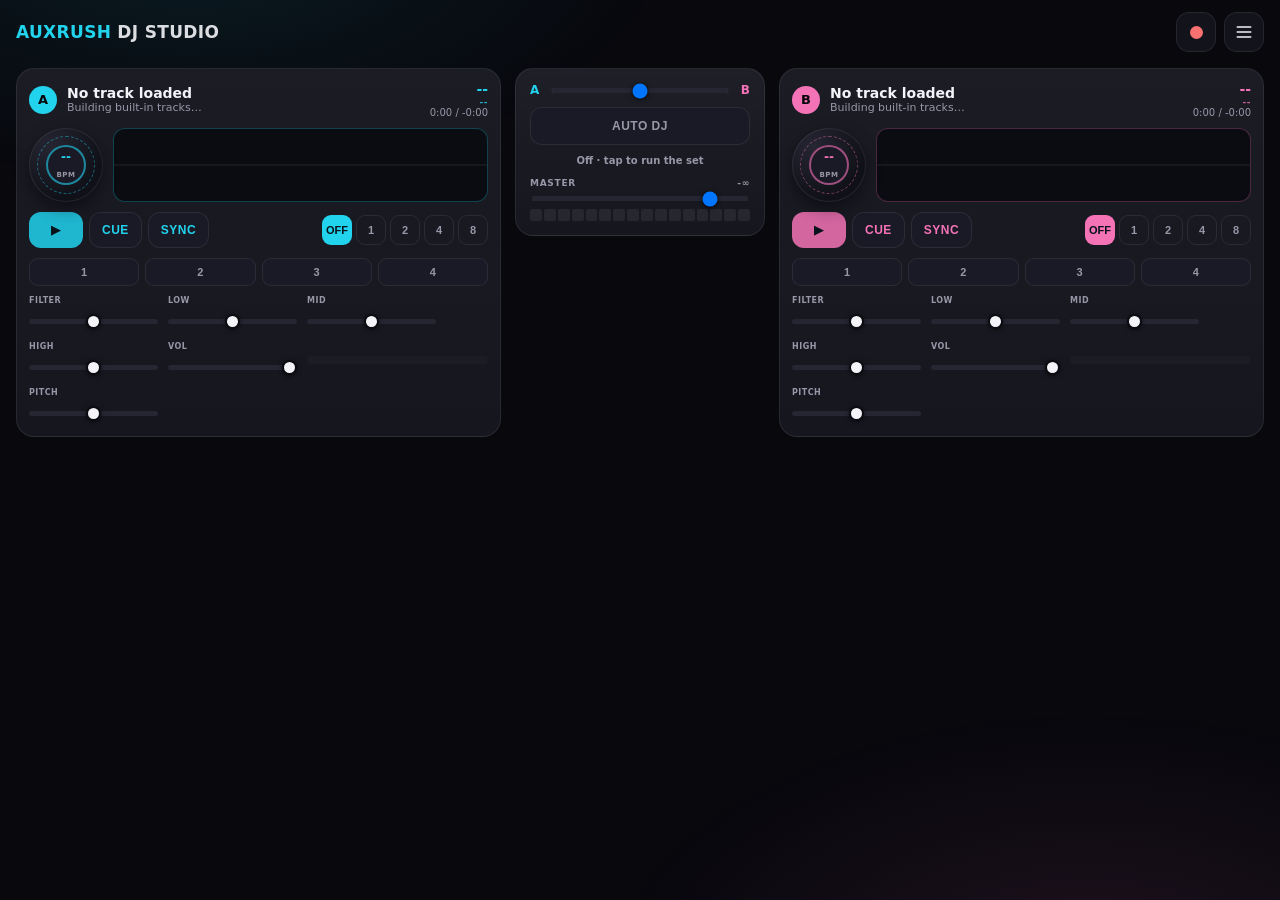
==== index.html @ 46a600f2 "Convert AuxRush DJ Studio to a Web Audio web app Replace the iOS/AVAudioEngine app with a zero-build" ====
<!DOCTYPE html>
<html lang="en">
<head>
<meta charset="utf-8">
<meta name="viewport" content="width=device-width, initial-scale=1, maximum-scale=1, user-scalable=no, viewport-fit=cover">
<meta name="apple-mobile-web-app-capable" content="yes">
<meta name="theme-color" content="#0a0a0f">
<title>AuxRush DJ Studio</title>
<link rel="stylesheet" href="styles.css">
</head>
<body>

<div class="app">
  <header class="topbar">
    <div class="brand"><span class="brand-a">AUXRUSH</span><span class="brand-b">DJ STUDIO</span></div>
    <div class="top-actions">
      <button id="recordBtn" class="icon-btn" title="Record set" aria-label="Record set">
        <span class="record-dot"></span>
      </button>
      <button id="libraryBtn" class="icon-btn" title="Library" aria-label="Open library">
        <svg viewBox="0 0 24 24" width="20" height="20" fill="none" stroke="currentColor" stroke-width="2" stroke-linecap="round">
          <path d="M4 6h16M4 12h16M4 18h16"/>
        </svg>
      </button>
    </div>
  </header>

  <main class="mixer">
    <section class="deck-slot" data-deck="a"></section>

    <section class="strip">
      <div class="strip-block">
        <div class="crossfader-row">
          <span class="cross-label a">A</span>
          <input id="crossfader" class="crossfader" type="range" min="0" max="1" step="0.005" value="0.5" aria-label="Crossfader">
          <span class="cross-label b">B</span>
        </div>
      </div>

      <div class="strip-block">
        <div class="strip-row">
          <button id="autoDJBtn" class="btn auto">AUTO DJ</button>
          <div id="autoNext" class="auto-next">Off · tap to run the set</div>
          <div class="master">
            <div class="master-top">
              <span>MASTER</span>
              <span id="masterLevelText">-∞</span>
            </div>
            <input id="masterVolume" class="master-volume" type="range" min="0" max="1" step="0.01" value="0.85" aria-label="Master volume">
            <div class="master-meter" id="masterMeter"></div>
          </div>
        </div>
      </div>
    </section>

    <section class="deck-slot" data-deck="b"></section>
  </main>
</div>

<div id="sheet" class="sheet hidden" role="dialog" aria-modal="true" aria-label="Library">
  <div class="sheet-head">
    <div class="sheet-title">Library</div>
    <button id="sheetClose" class="icon-btn" aria-label="Close">
      <svg viewBox="0 0 24 24" width="20" height="20" fill="none" stroke="currentColor" stroke-width="2" stroke-linecap="round">
        <path d="M6 6l12 12M18 6L6 18"/>
      </svg>
    </button>
  </div>
  <div class="sheet-body">
    <div class="lib-tools">
      <div class="lib-tabs">
        <button id="tabMix" class="lib-tab active">Mix</button>
        <button id="tabVideos" class="lib-tab">Videos</button>
      </div>
      <input id="libSearch" class="lib-search" type="search" placeholder="Search title, artist, key" aria-label="Search library">
    </div>

    <div id="videoPane" class="video-pane hidden">
      <div class="video-frame" id="videoFrame"></div>
      <div class="video-meta">
        <div id="videoTitle" class="video-title">Pick a video</div>
        <div class="video-note">Video audio comes from YouTube and can't be fed into the decks — it plays as a video, not as a track.</div>
      </div>
    </div>

    <div id="addVideoRow" class="add-video hidden">
      <input id="videoUrl" class="lib-search" type="url" placeholder="Paste a YouTube link to add it" aria-label="YouTube link">
      <button id="addVideoBtn" class="btn ghost">Add</button>
    </div>

    <div id="libraryList" class="library-grid"></div>

    <div id="recordingsBlock" class="recordings hidden">
      <div class="recordings-title">Recordings</div>
      <div id="recordingsList" class="recordings-list"></div>
    </div>
  </div>
  <div class="sheet-foot">
    <label class="btn ghost" for="fileInput">+ Import audio</label>
    <input id="fileInput" type="file" accept="audio/*" multiple hidden>
    <span class="hint" id="libHint">Built-in tracks · tap Deck A or Deck B</span>
  </div>
</div>

<div id="toast" class="toast hidden"></div>

<script src="js/engine.js"></script>
<script src="js/app.js"></script>
</body>
</html>
---- styles.css ----
/* AuxRush DJ Studio — mixer theme */

:root {
  --bg: #08080d;
  --panel: #13131c;
  --panel-2: #1a1a26;
  --line: rgba(255, 255, 255, 0.08);
  --text: #f3f4f8;
  --muted: #9797a8;
  --a: #22d3ee;
  --b: #f472b6;
  --ok: #4ade80;
  --warn: #facc15;
  --bad: #f87171;
  --radius: 18px;
}

* { box-sizing: border-box; -webkit-tap-highlight-color: transparent; }

html, body {
  margin: 0;
  min-height: 100%;
  background: var(--bg);
  color: var(--text);
  font-family: -apple-system, BlinkMacSystemFont, "SF Pro Text", "Segoe UI", system-ui, sans-serif;
  overscroll-behavior: none;
}

body::before {
  content: "";
  position: fixed;
  inset: 0;
  background:
    radial-gradient(700px 400px at 15% -10%, rgba(34, 211, 238, 0.10), transparent 70%),
    radial-gradient(700px 400px at 85% 110%, rgba(244, 114, 182, 0.10), transparent 70%);
  pointer-events: none;
  z-index: 0;
}

.app {
  position: relative;
  z-index: 1;
  min-height: 100vh;
  display: flex;
  flex-direction: column;
  padding-bottom: env(safe-area-inset-bottom);
}

/* ---------- top bar --------- */

.topbar {
  display: flex;
  align-items: center;
  justify-content: space-between;
  gap: 12px;
  padding: 14px 16px 8px;
  padding-top: calc(12px + env(safe-area-inset-top));
}

.brand {
  font-size: 17px;
  font-weight: 800;
  letter-spacing: 0.02em;
  display: flex;
  gap: 6px;
}

.brand-a { color: var(--a); }
.brand-b { color: var(--text); opacity: 0.9; }

.top-actions { display: flex; gap: 8px; }

.icon-btn {
  width: 40px;
  height: 40px;
  border-radius: 13px;
  display: grid;
  place-items: center;
  background: var(--panel);
  border: 1px solid var(--line);
  color: var(--text);
  cursor: pointer;
  transition: background 0.15s ease, border-color 0.15s ease;
}

.icon-btn:active { background: var(--panel-2); }

.record-dot {
  width: 13px;
  height: 13px;
  border-radius: 50%;
  background: var(--bad);
  transition: transform 0.2s ease, box-shadow 0.2s ease;
}

.icon-btn.recording .record-dot {
  box-shadow: 0 0 0 4px rgba(248, 113, 113, 0.18), 0 0 16px rgba(248, 113, 113, 0.7);
  transform: scale(1.1);
}

/* ---------- layout --------- */

.mixer {
  display: grid;
  gap: 12px;
  padding: 4px 12px 24px;
  grid-template-columns: minmax(0, 1fr);
  align-items: start;
}

@media (min-width: 920px) {
  .mixer {
    grid-template-columns: minmax(0, 1fr) 250px minmax(0, 1fr);
    padding: 8px 16px 24px;
    gap: 14px;
  }
}

/* ---------- deck --------- */

.deck {
  --accent: var(--a);
  background: linear-gradient(180deg, rgba(255, 255, 255, 0.04), rgba(255, 255, 255, 0.01)), var(--panel);
  border: 1px solid var(--line);
  border-radius: var(--radius);
  padding: 12px;
  display: flex;
  flex-direction: column;
  gap: 10px;
  transition: box-shadow 0.25s ease, border-color 0.25s ease;
}

.deck[data-deck="b"] { --accent: var(--b); }

.deck.playing {
  border-color: color-mix(in srgb, var(--accent) 45%, transparent);
  box-shadow: 0 0 0 1px color-mix(in srgb, var(--accent) 22%, transparent),
              0 12px 34px color-mix(in srgb, var(--accent) 18%, transparent);
}

.deck-head {
  display: flex;
  align-items: center;
  gap: 10px;
}

.deck-badge {
  width: 28px;
  height: 28px;
  border-radius: 50%;
  display: grid;
  place-items: center;
  font-size: 13px;
  font-weight: 900;
  color: #05070a;
  background: var(--accent);
  flex: none;
}

.deck-meta { min-width: 0; flex: 1; }

.track-title {
  font-size: 14px;
  font-weight: 700;
  white-space: nowrap;
  overflow: hidden;
  text-overflow: ellipsis;
}

.track-artist {
  font-size: 11px;
  color: var(--muted);
  white-space: nowrap;
  overflow: hidden;
  text-overflow: ellipsis;
}

.deck-readout { text-align: right; flex: none; }

.bpm-value {
  font-size: 14px;
  font-weight: 800;
  font-variant-numeric: tabular-nums;
  color: var(--accent);
}

.time-value {
  font-size: 10px;
  color: var(--muted);
  font-variant-numeric: tabular-nums;
}

.key-value {
  font-size: 9px;
  font-weight: 800;
  letter-spacing: 0.06em;
  color: var(--accent);
  opacity: 0.8;
}

/* stage: platter + waveform */

.deck-stage {
  display: flex;
  align-items: center;
  gap: 10px;
}

.platter {
  width: 74px;
  height: 74px;
  flex: none;
  border-radius: 50%;
  background: radial-gradient(circle at 30% 25%, #262633, #101018 70%);
  box-shadow: inset 0 0 0 1px rgba(255, 255, 255, 0.08), 0 6px 16px rgba(0, 0, 0, 0.45);
  display: grid;
  place-items: center;
  position: relative;
}

.platter-ring {
  position: absolute;
  inset: 8px;
  border-radius: 50%;
  border: 1px dashed color-mix(in srgb, var(--accent) 45%, transparent);
  transition: transform 0.08s linear;
}

.platter-hub {
  width: 40px;
  height: 40px;
  border-radius: 50%;
  display: grid;
  place-items: center;
  gap: 1px;
  background: var(--panel-2);
  border: 2px solid color-mix(in srgb, var(--accent) 60%, transparent);
  font-size: 12px;
  font-weight: 900;
  color: var(--accent);
  font-variant-numeric: tabular-nums;
}

.platter-bpm {
  font-size: 7px;
  font-weight: 700;
  color: var(--muted);
  letter-spacing: 0.08em;
}

.wave-wrap { flex: 1; min-width: 0; }

.wave {
  width: 100%;
  height: 74px;
  display: block;
  border-radius: 12px;
  background: #0b0b12;
  border: 1px solid color-mix(in srgb, var(--accent) 28%, transparent);
  touch-action: none;
  cursor: ew-resize;
}

/* transport */

.deck-controls {
  display: flex;
  align-items: center;
  gap: 8px;
}

.transport { display: flex; gap: 6px; }

.btn {
  border: 1px solid var(--line);
  background: var(--panel-2);
  color: var(--text);
  border-radius: 12px;
  font-size: 12px;
  font-weight: 800;
  letter-spacing: 0.04em;
  padding: 10px 12px;
  cursor: pointer;
  transition: transform 0.08s ease, background 0.15s ease, color 0.15s ease;
}

.btn:active { transform: scale(0.96); }

.btn.play {
  width: 54px;
  color: #06121a;
  background: color-mix(in srgb, var(--accent) 85%, #ffffff 0%);
  border-color: transparent;
}

.deck.playing .btn.play { box-shadow: 0 0 18px color-mix(in srgb, var(--accent) 55%, transparent); }

.btn.cue, .btn.sync { color: var(--accent); }

.btn.sync.on {
  background: color-mix(in srgb, var(--accent) 85%, transparent);
  color: #06121a;
}

.loops {
  display: flex;
  gap: 4px;
  margin-left: auto;
}

.chip {
  border: 1px solid var(--line);
  background: transparent;
  color: var(--muted);
  border-radius: 9px;
  font-size: 11px;
  font-weight: 800;
  min-width: 30px;
  padding: 8px 0;
  cursor: pointer;
}

.chip.active {
  background: var(--accent);
  border-color: transparent;
  color: #06121a;
}

/* hot cues */

.hotcues { display: grid; grid-template-columns: repeat(4, 1fr); gap: 6px; }

.cue-slot {
  border: 1px solid var(--line);
  background: var(--panel-2);
  color: var(--muted);
  border-radius: 9px;
  padding: 7px 0;
  font-size: 11px;
  font-weight: 800;
  cursor: pointer;
}

.cue-slot.set {
  background: color-mix(in srgb, var(--accent) 80%, transparent);
  border-color: transparent;
  color: #06121a;
}

/* mix row */

.deck-mix {
  display: flex;
  align-items: flex-end;
  gap: 10px;
  flex-wrap: wrap;
}

.knob, .fader {
  display: flex;
  flex-direction: column;
  gap: 5px;
  font-size: 8px;
  font-weight: 800;
  letter-spacing: 0.06em;
  color: var(--muted);
  min-width: 46px;
}

.knob input, .fader input {
  -webkit-appearance: none;
  appearance: none;
  width: 100%;
  height: 22px;
  background: transparent;
  margin: 0;
}

input[type="range"]::-webkit-slider-runnable-track {
  height: 5px;
  border-radius: 3px;
  background: #262633;
}

input[type="range"]::-moz-range-track {
  height: 5px;
  border-radius: 3px;
  background: #262633;
}

input[type="range"]::-webkit-slider-thumb {
  -webkit-appearance: none;
  appearance: none;
  width: 15px;
  height: 15px;
  margin-top: -5px;
  border-radius: 50%;
  background: #f4f4f8;
  border: 2px solid #0b0b12;
  box-shadow: 0 1px 4px rgba(0, 0, 0, 0.6);
}

input[type="range"]::-moz-range-thumb {
  width: 15px;
  height: 15px;
  border-radius: 50%;
  background: #f4f4f8;
  border: 2px solid #0b0b12;
}

.deck-meter {
  flex: 1;
  min-width: 60px;
  height: 8px;
  border-radius: 4px;
  background: #1c1c27;
  overflow: hidden;
  align-self: center;
}

.deck-meter-fill {
  height: 100%;
  width: 0%;
  background: linear-gradient(90deg, var(--ok), var(--warn) 75%, var(--bad));
  transition: width 0.07s linear;
}

/* ---------- strip --------- */

.strip {
  display: flex;
  flex-direction: column;
  gap: 10px;
  background: linear-gradient(180deg, rgba(255, 255, 255, 0.05), rgba(255, 255, 255, 0.01)), var(--panel);
  border: 1px solid var(--line);
  border-radius: var(--radius);
  padding: 14px;
}

.crossfader-row { display: flex; align-items: center; gap: 10px; }

.cross-label { font-size: 12px; font-weight: 900; }
.cross-label.a { color: var(--a); }
.cross-label.b { color: var(--b); }

.crossfader { flex: 1; }

.strip-row { display: flex; flex-direction: column; gap: 12px; }

.btn.auto {
  width: 100%;
  padding: 11px 10px;
  background: var(--panel-2);
  color: var(--muted);
}

.btn.auto.on {
  background: linear-gradient(90deg, color-mix(in srgb, var(--a) 85%, transparent), color-mix(in srgb, var(--b) 85%, transparent));
  color: #05070a;
  border-color: transparent;
}

.auto-next {
  font-size: 10px;
  font-weight: 600;
  color: var(--muted);
  text-align: center;
  margin-top: -2px;
  white-space: nowrap;
  overflow: hidden;
  text-overflow: ellipsis;
}

.master { display: flex; flex-direction: column; gap: 6px; }

.master-top {
  display: flex;
  justify-content: space-between;
  font-size: 9px;
  font-weight: 800;
  letter-spacing: 0.08em;
  color: var(--muted);
}

.master-meter { display: flex; gap: 2px; height: 12px; }

.master-meter span {
  flex: 1;
  border-radius: 2px;
  background: rgba(255, 255, 255, 0.07);
}

.master-meter span.lit { background: var(--ok); }
.master-meter span.lit.warn { background: var(--warn); }
.master-meter span.lit.bad { background: var(--bad); }

/* ---------- sheet --------- */

.sheet {
  position: fixed;
  inset: 0;
  z-index: 40;
  display: flex;
  flex-direction: column;
  background: #0c0c14;
  padding-top: env(safe-area-inset-top);
}

.sheet.hidden { display: none; }

.sheet-head {
  display: flex;
  align-items: center;
  justify-content: space-between;
  padding: 14px 16px 10px;
}

.sheet-title { font-size: 20px; font-weight: 800; }

.sheet-body {
  flex: 1;
  overflow-y: auto;
  padding: 0 12px 12px;
  -webkit-overflow-scrolling: touch;
}

.library-list { display: flex; flex-direction: column; gap: 8px; }

.lib-row {
  display: flex;
  align-items: center;
  gap: 10px;
  padding: 10px 12px;
  background: var(--panel);
  border: 1px solid var(--line);
  border-radius: 14px;
}

.lib-meta { min-width: 0; flex: 1; }

.lib-title {
  font-size: 14px;
  font-weight: 700;
  white-space: nowrap;
  overflow: hidden;
  text-overflow: ellipsis;
}

.lib-sub { font-size: 11px; color: var(--muted); }

.bpm-badge {
  font-size: 11px;
  font-weight: 800;
  padding: 4px 8px;
  border-radius: 999px;
  background: rgba(34, 211, 238, 0.12);
  color: var(--a);
  font-variant-numeric: tabular-nums;
  flex: none;
}

.lib-btn {
  width: 34px;
  height: 34px;
  border-radius: 50%;
  border: none;
  font-size: 12px;
  font-weight: 900;
  color: #05070a;
  background: var(--a);
  flex: none;
  cursor: pointer;
}

.lib-btn.b { background: var(--b); }

.lib-btn.delete {
  width: 28px;
  height: 28px;
  border-radius: 8px;
  background: transparent;
  color: var(--muted);
  border: 1px solid var(--line);
  font-size: 13px;
}

.recordings { margin-top: 18px; }

.recordings-title {
  font-size: 11px;
  font-weight: 800;
  letter-spacing: 0.08em;
  color: var(--muted);
  margin-bottom: 8px;
}

.recordings-list { display: flex; flex-direction: column; gap: 6px; }

.rec-row {
  display: flex;
  align-items: center;
  justify-content: space-between;
  gap: 10px;
  padding: 10px 12px;
  background: var(--panel);
  border: 1px solid var(--line);
  border-radius: 12px;
  font-size: 12px;
}

.rec-row a { color: var(--a); text-decoration: none; font-weight: 700; }

.sheet-foot {
  display: flex;
  align-items: center;
  gap: 10px;
  padding: 12px 16px calc(14px + env(safe-area-inset-bottom));
  border-top: 1px solid var(--line);
  background: #0c0c14;
}

.btn.ghost {
  background: transparent;
  color: var(--a);
  border-color: color-mix(in srgb, var(--a) 40%, transparent);
  font-size: 12px;
  white-space: nowrap;
}

.hint {
  font-size: 10px;
  color: var(--muted);
  white-space: nowrap;
  overflow: hidden;
  text-overflow: ellipsis;
}

/* ---------- toast --------- */

.toast {
  position: fixed;
  left: 50%;
  bottom: calc(24px + env(safe-area-inset-bottom));
  transform: translateX(-50%);
  background: rgba(20, 20, 30, 0.96);
  border: 1px solid var(--line);
  color: var(--text);
  font-size: 12px;
  font-weight: 600;
  padding: 10px 16px;
  border-radius: 999px;
  z-index: 60;
  max-width: 86vw;
  text-align: center;
  box-shadow: 0 10px 30px rgba(0, 0, 0, 0.5);
}

.toast.hidden { display: none; }


/* misc */

.deck-slot { min-width: 0; }

.hub-bpm {
  font-size: 12px;
  font-weight: 900;
  color: var(--accent);
  font-variant-numeric: tabular-nums;
  line-height: 1;
}


/* ---------- library: YouTube-style browse ---------- */

.hidden { display: none !important; }

.lib-tools {
  display: flex;
  flex-direction: column;
  gap: 10px;
  margin-bottom: 12px;
}

.lib-tabs {
  display: flex;
  gap: 6px;
  background: var(--panel);
  border: 1px solid var(--line);
  border-radius: 999px;
  padding: 4px;
}

.lib-tab {
  flex: 1;
  border: none;
  background: transparent;
  color: var(--muted);
  font-size: 12px;
  font-weight: 800;
  letter-spacing: 0.04em;
  padding: 9px 10px;
  border-radius: 999px;
  cursor: pointer;
}

.lib-tab.active {
  background: var(--panel-2);
  color: var(--text);
}

.lib-search {
  width: 100%;
  background: var(--panel);
  border: 1px solid var(--line);
  border-radius: 12px;
  color: var(--text);
  font-size: 13px;
  padding: 11px 12px;
  outline: none;
}

.lib-search::placeholder { color: var(--muted); }

.library-grid {
  display: grid;
  grid-template-columns: repeat(auto-fill, minmax(150px, 1fr));
  gap: 12px;
}

.lib-empty {
  grid-column: 1 / -1;
  color: var(--muted);
  font-size: 12px;
  padding: 24px 4px;
  text-align: center;
}

.vid-card {
  display: flex;
  flex-direction: column;
  background: var(--panel);
  border: 1px solid var(--line);
  border-radius: 14px;
  overflow: hidden;
}

.vid-thumb {
  position: relative;
  aspect-ratio: 16 / 9;
  background: #1b1b26 center / cover no-repeat;
}

.vid-thumb.art { background-size: cover; }

.vid-badge {
  position: absolute;
  right: 6px;
  bottom: 6px;
  background: rgba(0, 0, 0, 0.72);
  color: #fff;
  font-size: 9px;
  font-weight: 800;
  letter-spacing: 0.04em;
  padding: 3px 6px;
  border-radius: 5px;
}

.vid-badge.key {
  right: auto;
  left: 6px;
  top: 6px;
  bottom: auto;
  background: rgba(34, 211, 238, 0.16);
  color: var(--a);
}

.vid-body {
  display: flex;
  flex-direction: column;
  gap: 4px;
  padding: 9px 10px 10px;
}

.vid-title {
  font-size: 12px;
  font-weight: 700;
  line-height: 1.25;
  display: -webkit-box;
  -webkit-line-clamp: 2;
  -webkit-box-orient: vertical;
  overflow: hidden;
}

.vid-meta {
  font-size: 10px;
  color: var(--muted);
}

.vid-actions {
  display: flex;
  gap: 6px;
  margin-top: 4px;
}

.btn.tiny {
  flex: 1;
  padding: 6px 8px;
  font-size: 10px;
  border-radius: 8px;
}

.btn.tiny.ghost {
  background: transparent;
  border-color: var(--line);
  color: var(--muted);
}

.btn.tiny.accent {
  background: var(--a);
  border-color: transparent;
  color: #05070a;
}

.btn.tiny.accent.b { background: var(--b); }

.video-pane {
  margin-bottom: 12px;
  border: 1px solid var(--line);
  border-radius: 14px;
  overflow: hidden;
  background: #000;
}

.video-frame {
  position: relative;
  aspect-ratio: 16 / 9;
  background: #000;
}

.video-frame iframe {
  position: absolute;
  inset: 0;
  width: 100%;
  height: 100%;
  border: 0;
}

.video-meta {
  display: flex;
  flex-direction: column;
  gap: 3px;
  padding: 9px 12px 11px;
  background: var(--panel);
}

.video-title {
  font-size: 12px;
  font-weight: 700;
  white-space: nowrap;
  overflow: hidden;
  text-overflow: ellipsis;
}

.video-note {
  font-size: 10px;
  color: var(--muted);
}

.add-video {
  display: flex;
  align-items: center;
  gap: 8px;
  margin-bottom: 12px;
}
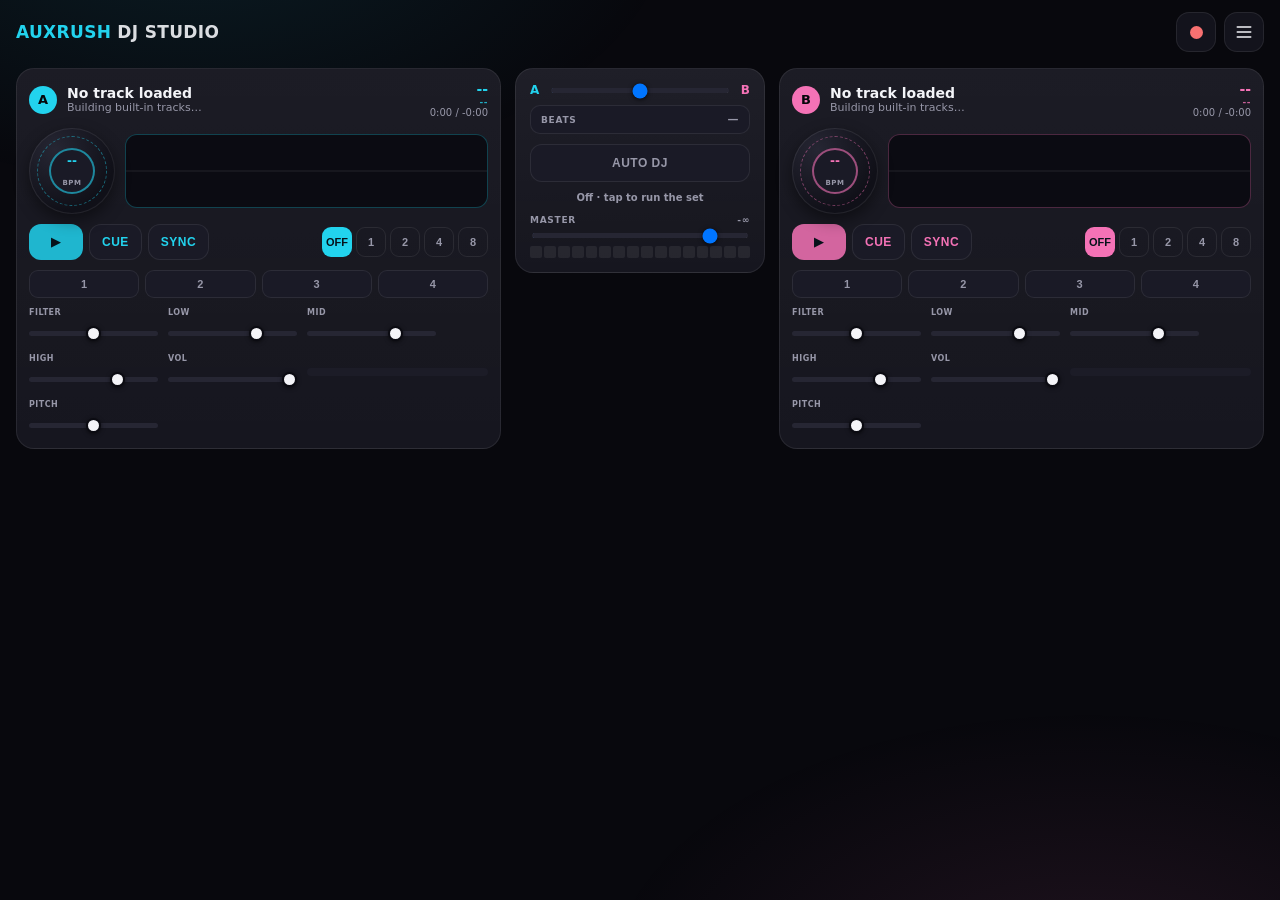
==== commit e138afa3: "Video fixes: fallback artwork links to YouTube, open link on cards, sync beat-align, jog wheels, EQ " ====
--- a/index.html
+++ b/index.html
@@ -34,6 +34,10 @@
           <span class="cross-label a">A</span>
           <input id="crossfader" class="crossfader" type="range" min="0" max="1" step="0.005" value="0.5" aria-label="Crossfader">
           <span class="cross-label b">B</span>
+        </div>
+        <div class="beat-sync">
+          <span class="beat-sync-label">BEATS</span>
+          <span id="beatState" class="beat-sync-state">—</span>
         </div>
       </div>
 
@@ -79,7 +83,7 @@
       <div class="video-frame" id="videoFrame"></div>
       <div class="video-meta">
         <div id="videoTitle" class="video-title">Pick a video</div>
-        <div class="video-note">Video audio comes from YouTube and can't be fed into the decks — it plays as a video, not as a track.</div>
+        <div id="videoNote" class="video-note">Video audio comes from YouTube and can't be fed into the decks — it plays as a video, not as a track.</div>
       </div>
     </div>
 
--- a/styles.css
+++ b/styles.css
@@ -207,8 +207,8 @@
 }
 
 .platter {
-  width: 74px;
-  height: 74px;
+  width: 86px;
+  height: 86px;
   flex: none;
   border-radius: 50%;
   background: radial-gradient(circle at 30% 25%, #262633, #101018 70%);
@@ -227,8 +227,8 @@
 }
 
 .platter-hub {
-  width: 40px;
-  height: 40px;
+  width: 46px;
+  height: 46px;
   border-radius: 50%;
   display: grid;
   place-items: center;
@@ -873,3 +873,100 @@
   gap: 8px;
   margin-bottom: 12px;
 }
+
+
+.video-title-line {
+  font-size: 12px;
+  font-weight: 700;
+  white-space: nowrap;
+  overflow: hidden;
+  text-overflow: ellipsis;
+}
+
+.video-links {
+  display: flex;
+  gap: 12px;
+  margin-top: 2px;
+}
+
+.video-links a {
+  font-size: 10px;
+  font-weight: 800;
+  letter-spacing: 0.03em;
+  color: var(--a);
+  text-decoration: none;
+}
+
+
+.video-fallback {
+  position: absolute;
+  inset: 0;
+  display: grid;
+  place-items: center;
+  cursor: pointer;
+  text-decoration: none;
+  background: #000 center / cover no-repeat;
+}
+
+.video-fallback::after {
+  content: '';
+  position: absolute;
+  inset: 0;
+  background: rgba(0, 0, 0, 0.35);
+}
+
+.video-fallback-play {
+  position: relative;
+  z-index: 1;
+  width: 54px;
+  height: 54px;
+  padding-left: 3px;
+  border-radius: 50%;
+  display: grid;
+  place-items: center;
+  background: rgba(255, 255, 255, 0.92);
+  color: #05070a;
+  font-size: 18px;
+}
+
+/* beat phase indicator + jog platters (audit pass) */
+
+.platter { cursor: grab; }
+.platter:active { cursor: grabbing; }
+
+.beat-sync {
+  display: flex;
+  align-items: center;
+  justify-content: space-between;
+  gap: 8px;
+  margin-top: 8px;
+  padding: 7px 10px;
+  border-radius: 10px;
+  background: var(--panel-2);
+  border: 1px solid var(--line);
+}
+
+.beat-sync-label {
+  font-size: 9px;
+  font-weight: 800;
+  letter-spacing: 0.08em;
+  color: var(--muted);
+}
+
+.beat-sync-state {
+  font-size: 11px;
+  font-weight: 900;
+  letter-spacing: 0.04em;
+  color: var(--muted);
+  font-variant-numeric: tabular-nums;
+}
+
+.beat-sync-state.locked { color: var(--ok); }
+.beat-sync-state.a-ahead { color: var(--a); }
+.beat-sync-state.b-ahead { color: var(--b); }
+a.btn {
+  text-decoration: none;
+  display: inline-flex;
+  align-items: center;
+  justify-content: center;
+}
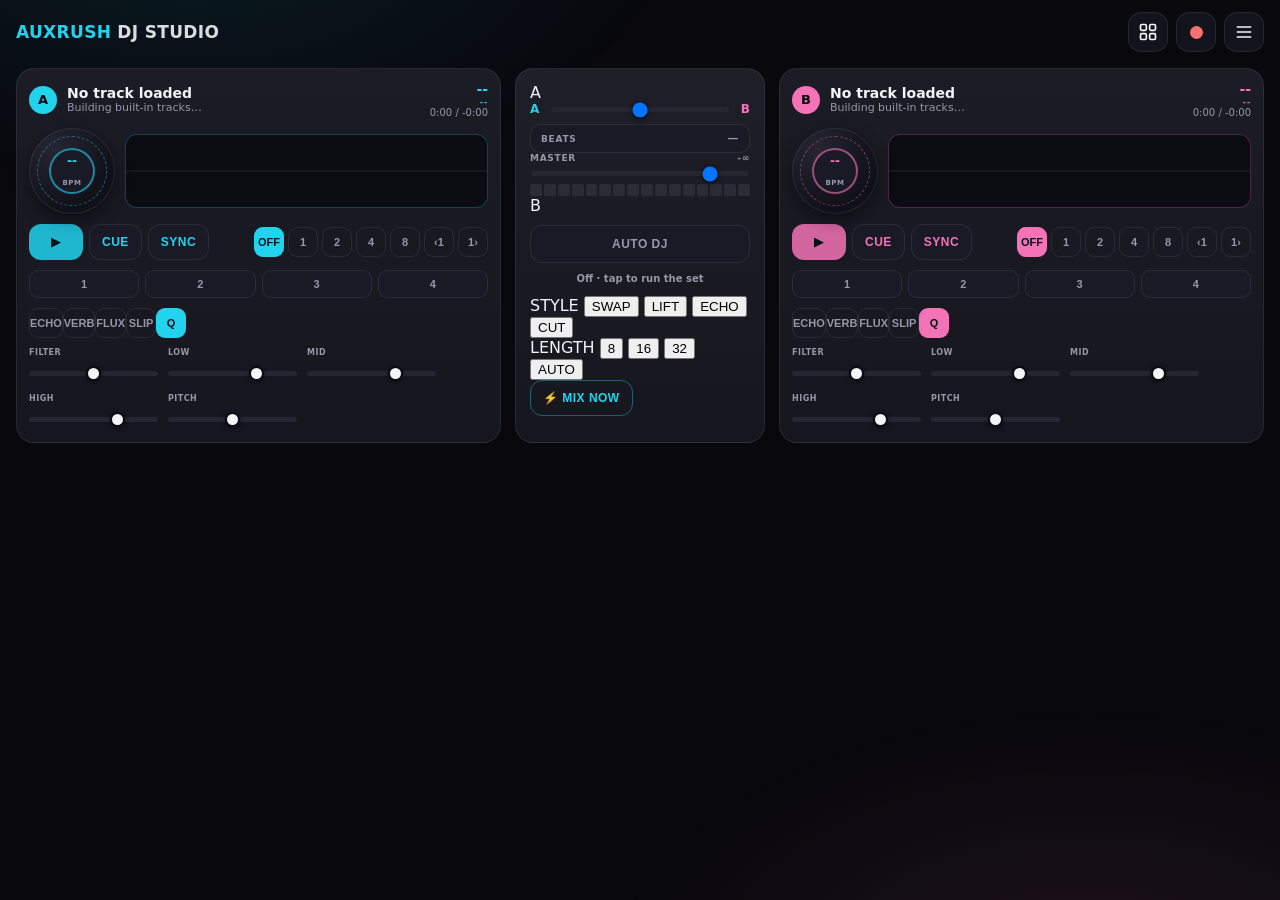
==== commit db133ee8: "Add slip mode and vinyl scratch (blueprint T6/T7) Slip keeps the record running under a pause so it " ====
--- a/index.html
+++ b/index.html
@@ -14,6 +14,14 @@
   <header class="topbar">
     <div class="brand"><span class="brand-a">AUXRUSH</span><span class="brand-b">DJ STUDIO</span></div>
     <div class="top-actions">
+      <button id="padsBtn" class="icon-btn" title="Sampler pads" aria-label="Sampler pads">
+        <svg viewBox="0 0 24 24" width="20" height="20" fill="none" stroke="currentColor" stroke-width="2">
+          <rect x="3" y="3" width="7" height="7" rx="1.5"/>
+          <rect x="14" y="3" width="7" height="7" rx="1.5"/>
+          <rect x="3" y="14" width="7" height="7" rx="1.5"/>
+          <rect x="14" y="14" width="7" height="7" rx="1.5"/>
+        </svg>
+      </button>
       <button id="recordBtn" class="icon-btn" title="Record set" aria-label="Record set">
         <span class="record-dot"></span>
       </button>
@@ -29,22 +37,26 @@
     <section class="deck-slot" data-deck="a"></section>
 
     <section class="strip">
-      <div class="strip-block">
-        <div class="crossfader-row">
-          <span class="cross-label a">A</span>
-          <input id="crossfader" class="crossfader" type="range" min="0" max="1" step="0.005" value="0.5" aria-label="Crossfader">
-          <span class="cross-label b">B</span>
+      <div class="strip-mix">
+        <div class="chan">
+          <span class="chan-label a">A</span>
+          <div id="faderA" class="vfader" aria-label="Deck A volume">
+            <div class="vf-track"><div class="vf-fill"></div></div>
+            <div class="vf-thumb"></div>
+          </div>
+          <div class="chan-meter"><div id="meterA" class="chan-meter-fill"></div></div>
         </div>
-        <div class="beat-sync">
-          <span class="beat-sync-label">BEATS</span>
-          <span id="beatState" class="beat-sync-state">—</span>
-        </div>
-      </div>
 
-      <div class="strip-block">
-        <div class="strip-row">
-          <button id="autoDJBtn" class="btn auto">AUTO DJ</button>
-          <div id="autoNext" class="auto-next">Off · tap to run the set</div>
+        <div class="chan-center">
+          <div class="crossfader-row">
+            <span class="cross-label a">A</span>
+            <input id="crossfader" class="crossfader" type="range" min="0" max="1" step="0.005" value="0.5" aria-label="Crossfader">
+            <span class="cross-label b">B</span>
+          </div>
+          <div class="beat-sync">
+            <span class="beat-sync-label">BEATS</span>
+            <span id="beatState" class="beat-sync-state">—</span>
+          </div>
           <div class="master">
             <div class="master-top">
               <span>MASTER</span>
@@ -54,6 +66,40 @@
             <div class="master-meter" id="masterMeter"></div>
           </div>
         </div>
+
+        <div class="chan">
+          <span class="chan-label b">B</span>
+          <div id="faderB" class="vfader" aria-label="Deck B volume">
+            <div class="vf-track"><div class="vf-fill"></div></div>
+            <div class="vf-thumb"></div>
+          </div>
+          <div class="chan-meter"><div id="meterB" class="chan-meter-fill"></div></div>
+        </div>
+      </div>
+
+      <div class="strip-block">
+        <div class="strip-row">
+          <button id="autoDJBtn" class="btn auto">AUTO DJ</button>
+          <div id="autoNext" class="auto-next">Off · tap to run the set</div>
+          <div class="auto-settings">
+            <div class="set-row">
+              <span class="set-label">STYLE</span>
+              <button class="set-chip active" data-astyle="swap">SWAP</button>
+              <button class="set-chip" data-astyle="lift">LIFT</button>
+              <button class="set-chip" data-astyle="echo">ECHO</button>
+              <button class="set-chip" data-astyle="cut">CUT</button>
+            </div>
+            <div class="set-row">
+              <span class="set-label">LENGTH</span>
+              <button class="set-chip" data-alen="8">8</button>
+              <button class="set-chip active" data-alen="16">16</button>
+              <button class="set-chip" data-alen="32">32</button>
+              <button class="set-chip active" data-alen="auto">AUTO</button>
+            </div>
+            <button id="mixNow" class="btn ghost wide">⚡ MIX NOW</button>
+          </div>
+          <div id="nextList" class="next-list"></div>
+        </div>
       </div>
     </section>
 
@@ -61,9 +107,21 @@
   </main>
 </div>
 
+<div id="padTray" class="pad-tray hidden">
+  <div class="pad-tray-head">
+    <span>SAMPLER</span>
+    <button id="padsClose" class="icon-btn" aria-label="Close pads">✕</button>
+  </div>
+  <div id="padGrid" class="pad-grid"></div>
+</div>
+
 <div id="sheet" class="sheet hidden" role="dialog" aria-modal="true" aria-label="Library">
   <div class="sheet-head">
     <div class="sheet-title">Library</div>
+    <div class="mini-transport">
+      <button id="miniA" class="btn tiny mini-a" title="Play or pause deck A">A</button>
+      <button id="miniB" class="btn tiny mini-b" title="Play or pause deck B">B</button>
+    </div>
     <button id="sheetClose" class="icon-btn" aria-label="Close">
       <svg viewBox="0 0 24 24" width="20" height="20" fill="none" stroke="currentColor" stroke-width="2" stroke-linecap="round">
         <path d="M6 6l12 12M18 6L6 18"/>
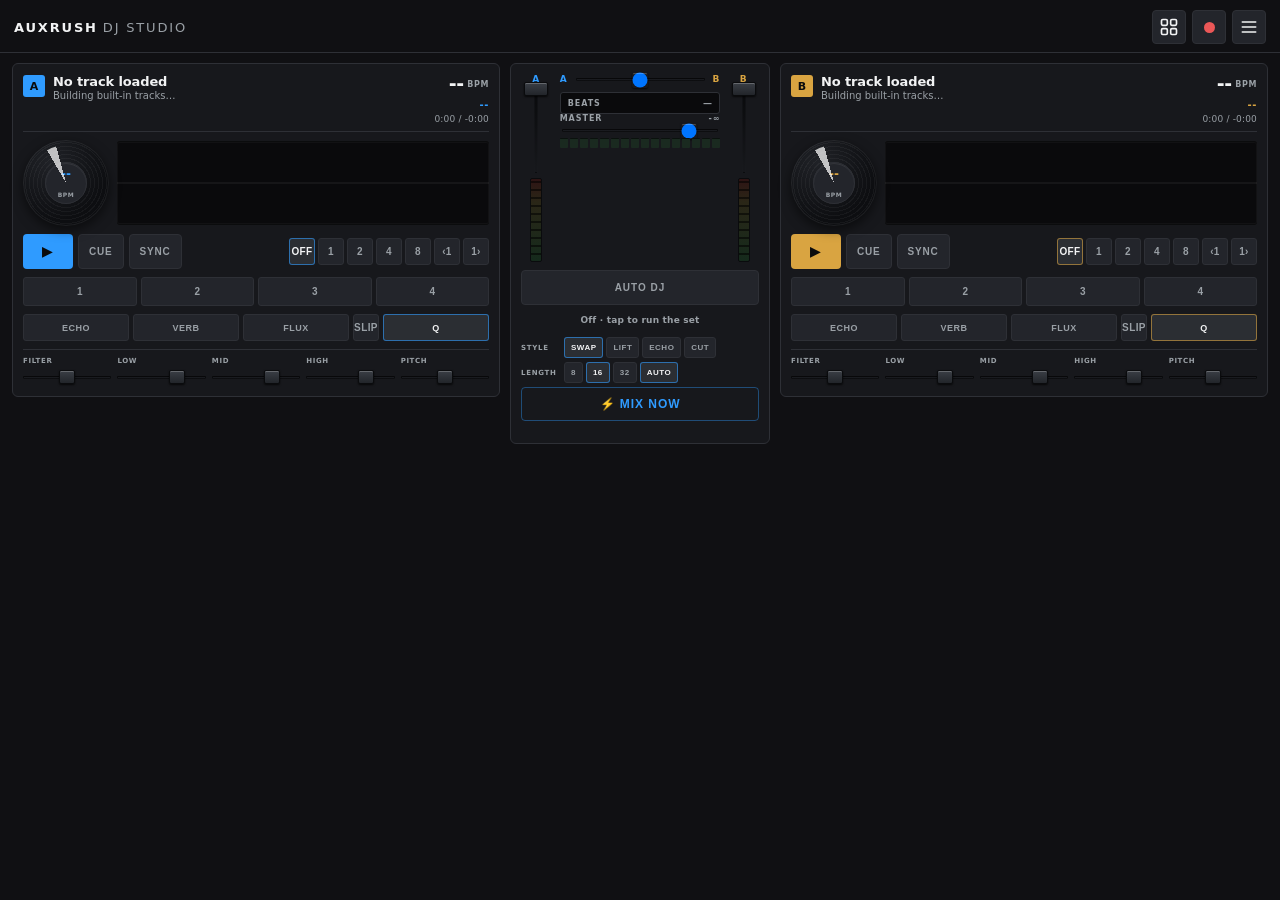
==== commit fc94e592: "Add a free music shelf: Creative Commons releases from real artists New Free tab backed by the Inter" ====
--- a/index.html
+++ b/index.html
@@ -132,9 +132,20 @@
     <div class="lib-tools">
       <div class="lib-tabs">
         <button id="tabMix" class="lib-tab active">Mix</button>
+        <button id="tabFree" class="lib-tab">Free</button>
         <button id="tabVideos" class="lib-tab">Videos</button>
       </div>
       <input id="libSearch" class="lib-search" type="search" placeholder="Search title, artist, key" aria-label="Search library">
+    </div>
+
+    <div id="freePane" class="free-pane hidden">
+      <div class="free-genres" id="freeGenres"></div>
+      <div class="free-note">
+        Creative Commons releases from real artists via the Internet Archive — free to
+        download and mix. Commercial releases aren't licensed for that; import your own
+        copy if you have one.
+      </div>
+      <div id="freeResults" class="free-results"></div>
     </div>
 
     <div id="videoPane" class="video-pane hidden">
@@ -167,6 +178,7 @@
 <div id="toast" class="toast hidden"></div>
 
 <script src="js/engine.js"></script>
+<script src="js/catalog.js"></script>
 <script src="js/app.js"></script>
 </body>
 </html>
--- a/styles.css
+++ b/styles.css
@@ -1,18 +1,24 @@
-/* AuxRush DJ Studio — mixer theme */
+/* AuxRush DJ Studio — console theme
+   Visual language researched from djay Pro and Serato DJ Pro: near-black
+   canvas, neutral hairline panels, tiny caps labels with tabular numerals,
+   saturated colour only for data (waveform bands, meters, cue flags). */
 
 :root {
-  --bg: #08080d;
-  --panel: #13131c;
-  --panel-2: #1a1a26;
-  --line: rgba(255, 255, 255, 0.08);
-  --text: #f3f4f8;
-  --muted: #9797a8;
-  --a: #22d3ee;
-  --b: #f472b6;
-  --ok: #4ade80;
-  --warn: #facc15;
-  --bad: #f87171;
-  --radius: 18px;
+  --bg: #101013;
+  --well: #0a0a0c;
+  --panel: #17181c;
+  --panel-2: #23252b;
+  --raised: #2b2e33;
+  --line: #2e3036;
+  --hair: #0b0c0d;
+  --text: #f2f3f4;
+  --muted: #9aa0a6;
+  --a: #2f9bff;
+  --b: #d9a441;
+  --ok: #38c172;
+  --warn: #f2c94c;
+  --bad: #eb5757;
+  --radius: 6px;
 }
 
 * { box-sizing: border-box; -webkit-tap-highlight-color: transparent; }
@@ -23,19 +29,12 @@
   background: var(--bg);
   color: var(--text);
   font-family: -apple-system, BlinkMacSystemFont, "SF Pro Text", "Segoe UI", system-ui, sans-serif;
+  font-variant-numeric: tabular-nums;
   overscroll-behavior: none;
 }
 
-body::before {
-  content: "";
-  position: fixed;
-  inset: 0;
-  background:
-    radial-gradient(700px 400px at 15% -10%, rgba(34, 211, 238, 0.10), transparent 70%),
-    radial-gradient(700px 400px at 85% 110%, rgba(244, 114, 182, 0.10), transparent 70%);
-  pointer-events: none;
-  z-index: 0;
-}
+/* Pro consoles are flat: no ambient glow behind the controls. */
+body::before { content: none; }
 
 .app {
   position: relative;
@@ -53,66 +52,68 @@
   align-items: center;
   justify-content: space-between;
   gap: 12px;
-  padding: 14px 16px 8px;
-  padding-top: calc(12px + env(safe-area-inset-top));
+  padding: 12px 14px 8px;
+  padding-top: calc(10px + env(safe-area-inset-top));
+  border-bottom: 1px solid var(--line);
 }
 
 .brand {
-  font-size: 17px;
-  font-weight: 800;
-  letter-spacing: 0.02em;
-  display: flex;
-  gap: 6px;
-}
-
-.brand-a { color: var(--a); }
-.brand-b { color: var(--text); opacity: 0.9; }
-
-.top-actions { display: flex; gap: 8px; }
+  font-size: 13px;
+  font-weight: 700;
+  letter-spacing: 0.14em;
+  text-transform: uppercase;
+  display: flex;
+  gap: 5px;
+}
+
+.brand-a { color: var(--text); }
+.brand-b { color: var(--muted); font-weight: 500; }
+
+.top-actions { display: flex; gap: 6px; }
 
 .icon-btn {
-  width: 40px;
-  height: 40px;
-  border-radius: 13px;
+  width: 34px;
+  height: 34px;
+  border-radius: 4px;
   display: grid;
   place-items: center;
-  background: var(--panel);
+  background: var(--panel-2);
   border: 1px solid var(--line);
   color: var(--text);
   cursor: pointer;
   transition: background 0.15s ease, border-color 0.15s ease;
 }
 
-.icon-btn:active { background: var(--panel-2); }
+.icon-btn:active { background: var(--raised); }
 
 .record-dot {
-  width: 13px;
-  height: 13px;
+  width: 11px;
+  height: 11px;
   border-radius: 50%;
   background: var(--bad);
   transition: transform 0.2s ease, box-shadow 0.2s ease;
 }
 
 .icon-btn.recording .record-dot {
-  box-shadow: 0 0 0 4px rgba(248, 113, 113, 0.18), 0 0 16px rgba(248, 113, 113, 0.7);
-  transform: scale(1.1);
+  box-shadow: 0 0 0 3px rgba(235, 87, 87, 0.22), 0 0 10px rgba(235, 87, 87, 0.6);
+  transform: scale(1.08);
 }
 
 /* ---------- layout --------- */
 
 .mixer {
   display: grid;
-  gap: 12px;
-  padding: 4px 12px 24px;
+  gap: 8px;
+  padding: 8px;
   grid-template-columns: minmax(0, 1fr);
   align-items: start;
 }
 
 @media (min-width: 920px) {
   .mixer {
-    grid-template-columns: minmax(0, 1fr) 250px minmax(0, 1fr);
-    padding: 8px 16px 24px;
-    gap: 14px;
+    grid-template-columns: minmax(0, 1fr) 260px minmax(0, 1fr);
+    padding: 10px 12px 20px;
+    gap: 10px;
   }
 }
 
@@ -120,82 +121,101 @@
 
 .deck {
   --accent: var(--a);
-  background: linear-gradient(180deg, rgba(255, 255, 255, 0.04), rgba(255, 255, 255, 0.01)), var(--panel);
+  background: var(--panel);
   border: 1px solid var(--line);
   border-radius: var(--radius);
-  padding: 12px;
+  padding: 10px;
   display: flex;
   flex-direction: column;
-  gap: 10px;
-  transition: box-shadow 0.25s ease, border-color 0.25s ease;
+  gap: 8px;
+  transition: border-color 0.2s ease;
 }
 
 .deck[data-deck="b"] { --accent: var(--b); }
 
+/* Serato/Traktor language: the live deck gets a thin accent border, not a glow. */
 .deck.playing {
-  border-color: color-mix(in srgb, var(--accent) 45%, transparent);
-  box-shadow: 0 0 0 1px color-mix(in srgb, var(--accent) 22%, transparent),
-              0 12px 34px color-mix(in srgb, var(--accent) 18%, transparent);
+  border-color: color-mix(in srgb, var(--accent) 70%, transparent);
 }
 
 .deck-head {
   display: flex;
-  align-items: center;
-  gap: 10px;
+  align-items: flex-start;
+  gap: 8px;
+  padding-bottom: 7px;
+  border-bottom: 1px solid var(--line);
 }
 
 .deck-badge {
-  width: 28px;
-  height: 28px;
-  border-radius: 50%;
+  width: 22px;
+  height: 22px;
+  border-radius: 3px;
   display: grid;
   place-items: center;
-  font-size: 13px;
-  font-weight: 900;
-  color: #05070a;
+  font-size: 11px;
+  font-weight: 800;
+  color: #0b0c0d;
   background: var(--accent);
   flex: none;
+  margin-top: 1px;
 }
 
 .deck-meta { min-width: 0; flex: 1; }
 
 .track-title {
-  font-size: 14px;
-  font-weight: 700;
+  font-size: 13px;
+  font-weight: 600;
   white-space: nowrap;
   overflow: hidden;
   text-overflow: ellipsis;
+  letter-spacing: -0.01em;
 }
 
 .track-artist {
-  font-size: 11px;
+  font-size: 10px;
   color: var(--muted);
   white-space: nowrap;
   overflow: hidden;
   text-overflow: ellipsis;
+  margin-top: 1px;
 }
 
 .deck-readout { text-align: right; flex: none; }
 
+/* Instrument-panel texture: tiny caps label, big tabular value. */
 .bpm-value {
-  font-size: 14px;
-  font-weight: 800;
+  font-size: 19px;
+  font-weight: 600;
+  line-height: 1;
+  letter-spacing: -0.02em;
   font-variant-numeric: tabular-nums;
-  color: var(--accent);
-}
-
-.time-value {
+  color: var(--text);
+}
+
+.bpm-value::after {
+  content: " BPM";
+  font-size: 8px;
+  font-weight: 700;
+  letter-spacing: 0.08em;
+  color: var(--muted);
+  vertical-align: 3px;
+}
+
+.key-value {
+  display: inline-block;
+  margin-top: 3px;
   font-size: 10px;
-  color: var(--muted);
-  font-variant-numeric: tabular-nums;
-}
-
-.key-value {
-  font-size: 9px;
-  font-weight: 800;
+  font-weight: 700;
   letter-spacing: 0.06em;
   color: var(--accent);
-  opacity: 0.8;
+}
+
+.time-value {
+  font-size: 9px;
+  color: var(--muted);
+  font-variant-numeric: tabular-nums;
+  margin-top: 2px;
+  letter-spacing: 0.02em;
 }
 
 /* stage: platter + waveform */
@@ -203,7 +223,7 @@
 .deck-stage {
   display: flex;
   align-items: center;
-  gap: 10px;
+  gap: 8px;
 }
 
 .platter {
@@ -211,8 +231,13 @@
   height: 86px;
   flex: none;
   border-radius: 50%;
-  background: radial-gradient(circle at 30% 25%, #262633, #101018 70%);
-  box-shadow: inset 0 0 0 1px rgba(255, 255, 255, 0.08), 0 6px 16px rgba(0, 0, 0, 0.45);
+  /* Vinyl: grooves plus the white rotation stripe real decks paint on. */
+  background:
+    repeating-radial-gradient(circle at 50% 50%,
+      rgba(255, 255, 255, 0.045) 0 1px,
+      transparent 1px 4px),
+    radial-gradient(circle at 32% 26%, #202227, #0d0e11 68%);
+  box-shadow: inset 0 0 0 1px rgba(255, 255, 255, 0.07), 0 4px 12px rgba(0, 0, 0, 0.55);
   display: grid;
   place-items: center;
   position: relative;
@@ -220,43 +245,52 @@
 
 .platter-ring {
   position: absolute;
-  inset: 8px;
+  inset: 5px;
   border-radius: 50%;
-  border: 1px dashed color-mix(in srgb, var(--accent) 45%, transparent);
+  background: conic-gradient(from 0deg,
+    transparent 0deg 330deg,
+    rgba(255, 255, 255, 0.72) 330deg 345deg,
+    transparent 345deg 360deg);
   transition: transform 0.08s linear;
+  pointer-events: none;
 }
 
 .platter-hub {
-  width: 46px;
-  height: 46px;
+  width: 42px;
+  height: 42px;
   border-radius: 50%;
   display: grid;
   place-items: center;
   gap: 1px;
   background: var(--panel-2);
-  border: 2px solid color-mix(in srgb, var(--accent) 60%, transparent);
-  font-size: 12px;
-  font-weight: 900;
-  color: var(--accent);
+  border: 1px solid var(--line);
+  font-size: 11px;
+  font-weight: 700;
+  color: var(--text);
   font-variant-numeric: tabular-nums;
+  box-shadow: inset 0 1px 0 rgba(255, 255, 255, 0.08);
 }
 
 .platter-bpm {
-  font-size: 7px;
-  font-weight: 700;
-  color: var(--muted);
-  letter-spacing: 0.08em;
+  font-size: 6px;
+  font-weight: 700;
+  color: var(--muted);
+  letter-spacing: 0.1em;
 }
 
 .wave-wrap { flex: 1; min-width: 0; }
 
+/* Waveform well: recessed near-black strip with hairlines top and bottom. */
 .wave {
   width: 100%;
-  height: 74px;
+  height: 84px;
   display: block;
-  border-radius: 12px;
-  background: #0b0b12;
-  border: 1px solid color-mix(in srgb, var(--accent) 28%, transparent);
+  border-radius: 3px;
+  background: var(--well);
+  border: none;
+  border-top: 1px solid var(--hair);
+  border-bottom: 1px solid var(--hair);
+  box-shadow: inset 0 0 0 1px rgba(255, 255, 255, 0.03);
   touch-action: none;
   cursor: ew-resize;
 }
@@ -266,64 +300,68 @@
 .deck-controls {
   display: flex;
   align-items: center;
-  gap: 8px;
-}
-
-.transport { display: flex; gap: 6px; }
+  gap: 6px;
+}
+
+.transport { display: flex; gap: 5px; }
 
 .btn {
   border: 1px solid var(--line);
   background: var(--panel-2);
   color: var(--text);
-  border-radius: 12px;
-  font-size: 12px;
-  font-weight: 800;
-  letter-spacing: 0.04em;
-  padding: 10px 12px;
+  border-radius: 4px;
+  font-size: 10px;
+  font-weight: 700;
+  letter-spacing: 0.08em;
+  text-transform: uppercase;
+  padding: 9px 10px;
   cursor: pointer;
   transition: transform 0.08s ease, background 0.15s ease, color 0.15s ease;
 }
 
-.btn:active { transform: scale(0.96); }
+.btn:active { transform: scale(0.97); }
 
 .btn.play {
-  width: 54px;
-  color: #06121a;
-  background: color-mix(in srgb, var(--accent) 85%, #ffffff 0%);
-  border-color: transparent;
-}
-
-.deck.playing .btn.play { box-shadow: 0 0 18px color-mix(in srgb, var(--accent) 55%, transparent); }
-
-.btn.cue, .btn.sync { color: var(--accent); }
-
-.btn.sync.on {
-  background: color-mix(in srgb, var(--accent) 85%, transparent);
-  color: #06121a;
-}
-
-.loops {
-  display: flex;
-  gap: 4px;
-  margin-left: auto;
-}
-
-.chip {
-  border: 1px solid var(--line);
-  background: transparent;
-  color: var(--muted);
-  border-radius: 9px;
-  font-size: 11px;
-  font-weight: 800;
-  min-width: 30px;
-  padding: 8px 0;
-  cursor: pointer;
-}
-
-.chip.active {
+  width: 50px;
+  color: #0b0c0d;
   background: var(--accent);
   border-color: transparent;
-  color: #06121a;
+  font-size: 13px;
+}
+
+.deck.playing .btn.play { box-shadow: none; }
+
+.btn.cue, .btn.sync { color: var(--muted); }
+
+.btn.sync.on {
+  background: color-mix(in srgb, var(--b) 85%, transparent);
+  color: #0b0c0d;
+  border-color: transparent;
+}
+
+.loops {
+  display: flex;
+  gap: 3px;
+  margin-left: auto;
+}
+
+.chip {
+  border: 1px solid var(--line);
+  background: var(--panel-2);
+  color: var(--muted);
+  border-radius: 3px;
+  font-size: 10px;
+  font-weight: 700;
+  letter-spacing: 0.04em;
+  min-width: 26px;
+  padding: 7px 0;
+  cursor: pointer;
+}
+
+.chip.active {
+  background: var(--raised);
+  border-color: color-mix(in srgb, var(--accent) 60%, transparent);
+  color: var(--text);
 }
 
 /* hot cues */
@@ -969,4 +1007,565 @@
   display: inline-flex;
   align-items: center;
   justify-content: center;
-}+}
+/* sampler pad tray */
+
+.pad-tray {
+  position: fixed;
+  left: 0;
+  right: 0;
+  bottom: 0;
+  z-index: 50;
+  background: rgba(12, 12, 20, 0.98);
+  border-top: 1px solid var(--line);
+  padding: 12px 14px calc(16px + env(safe-area-inset-bottom));
+  border-radius: 18px 18px 0 0;
+}
+
+.pad-tray.hidden { display: none; }
+
+.pad-tray-head {
+  display: flex;
+  align-items: center;
+  justify-content: space-between;
+  font-size: 11px;
+  font-weight: 800;
+  letter-spacing: 0.08em;
+  color: var(--muted);
+  margin-bottom: 10px;
+}
+
+.pad-grid {
+  display: grid;
+  grid-template-columns: repeat(4, 1fr);
+  gap: 8px;
+}
+
+.pad {
+  --pad-hue: 200;
+  border: 1px solid var(--line);
+  background: hsl(var(--pad-hue), 55%, 22%);
+  color: hsl(var(--pad-hue), 80%, 78%);
+  border-radius: 12px;
+  font-size: 10px;
+  font-weight: 800;
+  letter-spacing: 0.04em;
+  padding: 18px 4px;
+  cursor: pointer;
+  -webkit-user-select: none;
+  user-select: none;
+  touch-action: none;
+  transition: transform 0.06s ease;
+}
+
+.pad.hit {
+  background: hsl(var(--pad-hue), 70%, 40%);
+  color: #06070c;
+}
+
+.pad:active { transform: scale(0.95); }
+
+/* ---------- console details researched from pro DJ apps ---------- */
+
+/* Hot-cue pads coloured like the waveform cue flags. */
+.hotcues { display: grid; grid-template-columns: repeat(4, 1fr); gap: 4px; }
+
+.cue-slot {
+  border: 1px solid var(--line);
+  background: var(--panel-2);
+  color: var(--muted);
+  border-radius: 3px;
+  padding: 8px 0;
+  font-size: 10px;
+  font-weight: 700;
+  cursor: pointer;
+}
+
+.cue-slot.set { color: #0b0c0d; border-color: transparent; }
+.cue-slot:nth-child(1).set { background: #2f9bff; }
+.cue-slot:nth-child(2).set { background: #d9a441; }
+.cue-slot:nth-child(3).set { background: #3fbf5a; }
+.cue-slot:nth-child(4).set { background: #e03131; }
+
+/* FX / slip / quantize row */
+.fx-row { display: flex; gap: 4px; }
+
+.chip.fx {
+  flex: 1;
+  font-size: 9px;
+  letter-spacing: 0.06em;
+  padding: 7px 0;
+}
+
+.chip.fx.on {
+  background: color-mix(in srgb, var(--ok) 22%, transparent);
+  border-color: color-mix(in srgb, var(--ok) 70%, transparent);
+  color: var(--ok);
+}
+
+.chip.slip.active {
+  border-color: color-mix(in srgb, var(--a) 65%, transparent);
+  color: var(--a);
+}
+
+/* Mixer controls: tiny caps label above a compact value, thin fader tracks. */
+.deck-mix {
+  display: flex;
+  align-items: flex-end;
+  gap: 6px;
+  padding-top: 7px;
+  border-top: 1px solid var(--line);
+}
+
+.knob, .fader {
+  display: flex;
+  flex-direction: column;
+  gap: 3px;
+  font-size: 7px;
+  font-weight: 700;
+  letter-spacing: 0.09em;
+  color: var(--muted);
+  text-transform: uppercase;
+  min-width: 40px;
+  flex: 1;
+}
+
+.knob input, .fader input {
+  -webkit-appearance: none;
+  appearance: none;
+  width: 100%;
+  height: 18px;
+  background: transparent;
+  margin: 0;
+}
+
+input[type="range"]::-webkit-slider-runnable-track {
+  height: 3px;
+  border-radius: 1px;
+  background: linear-gradient(180deg, #101114, #23252b);
+  box-shadow: inset 0 0 0 1px rgba(0, 0, 0, 0.6);
+}
+
+input[type="range"]::-moz-range-track {
+  height: 3px;
+  border-radius: 1px;
+  background: #1a1c20;
+}
+
+/* Rectangular fader caps, like a real channel strip. */
+input[type="range"]::-webkit-slider-thumb {
+  -webkit-appearance: none;
+  appearance: none;
+  width: 16px;
+  height: 14px;
+  margin-top: -6px;
+  border-radius: 2px;
+  background: linear-gradient(180deg, #3a3e45, #22252a);
+  border: 1px solid #0a0b0d;
+  box-shadow: inset 0 1px 0 rgba(255, 255, 255, 0.22), 0 1px 2px rgba(0, 0, 0, 0.7);
+}
+
+input[type="range"]::-moz-range-thumb {
+  width: 16px;
+  height: 14px;
+  border-radius: 2px;
+  background: #303439;
+  border: 1px solid #0a0b0d;
+}
+
+/* Channel strip: vertical faders + segmented LED meters. */
+.strip-mix { display: flex; align-items: stretch; gap: 8px; }
+
+.chan {
+  display: flex;
+  flex-direction: column;
+  align-items: center;
+  gap: 5px;
+  flex: 1;
+}
+
+.chan-label {
+  font-size: 9px;
+  font-weight: 800;
+  letter-spacing: 0.12em;
+}
+.chan-label.a { color: var(--a); }
+.chan-label.b { color: var(--b); }
+
+.vfader {
+  position: relative;
+  width: 26px;
+  flex: 1;
+  min-height: 84px;
+  touch-action: none;
+  cursor: ns-resize;
+}
+
+.vf-track {
+  position: absolute;
+  left: 50%;
+  top: 0;
+  bottom: 0;
+  width: 3px;
+  transform: translateX(-50%);
+  background: linear-gradient(180deg, #0e0f12, #23252b);
+  box-shadow: inset 0 0 0 1px rgba(0, 0, 0, 0.7);
+  border-radius: 1px;
+}
+
+.vf-fill {
+  position: absolute;
+  left: 0;
+  right: 0;
+  bottom: 0;
+  background: var(--muted);
+  opacity: 0.5;
+  border-radius: 1px;
+}
+
+.vf-thumb {
+  position: absolute;
+  left: 50%;
+  width: 24px;
+  height: 14px;
+  margin-left: -12px;
+  margin-top: -7px;
+  border-radius: 2px;
+  background: linear-gradient(180deg, #3a3e45, #22252a);
+  border: 1px solid #0a0b0d;
+  box-shadow: inset 0 1px 0 rgba(255, 255, 255, 0.22), 0 1px 2px rgba(0, 0, 0, 0.7);
+}
+
+/* Segmented LED ladder: green → amber → red, discrete steps. */
+.chan-meter {
+  width: 12px;
+  height: 84px;
+  background:
+    repeating-linear-gradient(to top,
+      transparent 0 6px,
+      rgba(0, 0, 0, 0.55) 6px 8px),
+    linear-gradient(to top, #152a1c 0%, #2a2617 72%, #2e1414 100%);
+  border: 1px solid #0a0b0d;
+  border-radius: 2px;
+  position: relative;
+  overflow: hidden;
+}
+
+.chan-meter-fill {
+  position: absolute;
+  left: 0;
+  right: 0;
+  bottom: 0;
+  height: 0;
+  background:
+    repeating-linear-gradient(to top,
+      transparent 0 6px,
+      rgba(0, 0, 0, 0.55) 6px 8px),
+    linear-gradient(to top, #38c172 0%, #38c172 62%, #f2c94c 80%, #eb5757 100%);
+  transition: height 0.06s linear;
+}
+
+.crossfader-row { display: flex; align-items: center; gap: 6px; }
+
+.cross-label { font-size: 9px; font-weight: 800; letter-spacing: 0.1em; }
+.cross-label.a { color: var(--a); }
+.cross-label.b { color: var(--b); }
+
+.beat-sync {
+  display: flex;
+  align-items: center;
+  justify-content: space-between;
+  gap: 6px;
+  padding: 5px 7px;
+  background: var(--well);
+  border: 1px solid var(--line);
+  border-radius: 3px;
+}
+
+.beat-sync-label {
+  font-size: 8px;
+  font-weight: 800;
+  letter-spacing: 0.12em;
+  color: var(--muted);
+}
+
+.beat-sync-state {
+  font-size: 9px;
+  font-weight: 700;
+  letter-spacing: 0.04em;
+  color: var(--muted);
+}
+
+.beat-sync-state.locked { color: var(--ok); }
+.beat-sync-state.a-ahead { color: var(--a); }
+.beat-sync-state.b-ahead { color: var(--b); }
+
+/* Mixer strip chrome */
+.strip {
+  display: flex;
+  flex-direction: column;
+  gap: 8px;
+  background: var(--panel);
+  border: 1px solid var(--line);
+  border-radius: var(--radius);
+  padding: 10px;
+}
+
+.strip-block { display: flex; flex-direction: column; gap: 8px; }
+
+.master { display: flex; flex-direction: column; gap: 4px; }
+
+.master-top {
+  display: flex;
+  justify-content: space-between;
+  font-size: 8px;
+  font-weight: 800;
+  letter-spacing: 0.12em;
+  color: var(--muted);
+}
+
+.master-meter { display: flex; gap: 2px; height: 10px; }
+
+.master-meter span {
+  flex: 1;
+  border-radius: 1px;
+  background: #1a2a20;
+  border-top: 1px solid rgba(0, 0, 0, 0.6);
+}
+
+.master-meter span.lit { background: var(--ok); }
+.master-meter span.lit.warn { background: var(--warn); }
+.master-meter span.lit.bad { background: var(--bad); }
+
+.btn.auto {
+  width: 100%;
+  letter-spacing: 0.1em;
+}
+
+.btn.auto.on {
+  background: linear-gradient(90deg, var(--a), var(--b));
+  color: #0b0c0d;
+}
+
+.auto-next {
+  font-size: 9px;
+  color: var(--muted);
+  text-align: center;
+  letter-spacing: 0.02em;
+}
+
+.set-chip {
+  border: 1px solid var(--line);
+  background: var(--panel-2);
+  color: var(--muted);
+  border-radius: 3px;
+  font-size: 8px;
+  font-weight: 700;
+  letter-spacing: 0.06em;
+  padding: 5px 6px;
+  cursor: pointer;
+}
+
+.set-chip.active {
+  background: var(--raised);
+  border-color: color-mix(in srgb, var(--a) 60%, transparent);
+  color: var(--text);
+}
+
+.set-row { display: flex; align-items: center; gap: 3px; }
+
+.set-label {
+  font-size: 7px;
+  font-weight: 800;
+  letter-spacing: 0.1em;
+  color: var(--muted);
+  width: 40px;
+  flex: none;
+}
+
+.auto-settings { display: flex; flex-direction: column; gap: 4px; }
+
+.next-list { display: flex; flex-direction: column; gap: 2px; }
+
+/* Sheet + library: dense rows, hairlines, blue selection. */
+.sheet { background: var(--bg); }
+
+.sheet-head {
+  border-bottom: 1px solid var(--line);
+  padding: 12px 14px 10px;
+}
+
+.sheet-title {
+  font-size: 12px;
+  font-weight: 700;
+  letter-spacing: 0.14em;
+  text-transform: uppercase;
+}
+
+.lib-tabs {
+  background: var(--well);
+  border-radius: 3px;
+  padding: 3px;
+}
+
+.lib-tab { border-radius: 2px; font-size: 10px; letter-spacing: 0.1em; text-transform: uppercase; }
+
+.lib-tab.active { background: var(--raised); }
+
+.lib-search {
+  background: var(--well);
+  border-radius: 3px;
+  font-size: 12px;
+}
+
+.lib-row {
+  background: var(--panel);
+  border-radius: 3px;
+  border: 1px solid var(--line);
+}
+
+.lib-title { font-size: 12px; font-weight: 600; }
+.lib-sub { font-size: 10px; }
+
+.bpm-badge {
+  border-radius: 2px;
+  background: var(--well);
+  color: var(--text);
+  font-size: 9px;
+  letter-spacing: 0.04em;
+}
+
+.lib-btn { border-radius: 3px; font-size: 11px; }
+
+.vid-card { border-radius: 4px; background: var(--panel); }
+.vid-body { padding: 8px 9px 9px; }
+.vid-title { font-size: 11px; font-weight: 600; }
+.vid-meta { font-size: 9px; }
+.vid-badge { border-radius: 2px; font-size: 8px; }
+
+.btn.tiny { border-radius: 3px; font-size: 9px; letter-spacing: 0.06em; text-transform: uppercase; }
+
+.hint { font-size: 9px; letter-spacing: 0.02em; }
+
+.toast {
+  border-radius: 4px;
+  background: var(--panel-2);
+  border: 1px solid var(--line);
+  box-shadow: 0 8px 24px rgba(0, 0, 0, 0.6);
+  font-size: 11px;
+}
+
+.pad-tray {
+  background: var(--panel);
+  border-top: 1px solid var(--line);
+  border-radius: 6px 6px 0 0;
+}
+
+.pad-tray-head {
+  font-size: 10px;
+  font-weight: 700;
+  letter-spacing: 0.14em;
+  color: var(--muted);
+}
+
+.pad { border-radius: 3px; background: var(--panel-2); border: 1px solid var(--line); }
+
+
+/* ---------- free music shelf ---------- */
+
+.free-pane { display: flex; flex-direction: column; gap: 10px; }
+
+.free-genres { display: flex; flex-wrap: wrap; gap: 4px; }
+
+.free-genre {
+  flex: 0 0 auto;
+  padding: 6px 9px;
+  font-size: 9px;
+  letter-spacing: 0.06em;
+  text-transform: uppercase;
+}
+
+.free-note {
+  font-size: 9px;
+  line-height: 1.5;
+  color: var(--muted);
+  background: var(--well);
+  border: 1px solid var(--line);
+  border-left: 2px solid var(--a);
+  border-radius: 2px;
+  padding: 7px 8px;
+}
+
+.free-results { display: flex; flex-direction: column; gap: 5px; }
+
+.free-item {
+  border: 1px solid var(--line);
+  border-radius: 3px;
+  background: var(--panel);
+  overflow: hidden;
+}
+
+.free-item-head {
+  width: 100%;
+  display: flex;
+  align-items: center;
+  justify-content: space-between;
+  gap: 8px;
+  padding: 8px 9px;
+  background: transparent;
+  border: none;
+  color: var(--text);
+  text-align: left;
+  cursor: pointer;
+}
+
+.free-item-meta { display: flex; flex-direction: column; gap: 1px; min-width: 0; }
+
+.free-item-title {
+  font-size: 11px;
+  font-weight: 600;
+  white-space: nowrap;
+  overflow: hidden;
+  text-overflow: ellipsis;
+}
+
+.free-item-sub { font-size: 9px; color: var(--muted); }
+
+.free-item-tag {
+  flex: none;
+  font-size: 8px;
+  font-weight: 800;
+  letter-spacing: 0.1em;
+  color: var(--a);
+}
+
+.free-tracks {
+  display: flex;
+  flex-direction: column;
+  gap: 1px;
+  border-top: 1px solid var(--line);
+  background: var(--well);
+}
+
+.free-track {
+  display: flex;
+  align-items: center;
+  justify-content: space-between;
+  gap: 8px;
+  padding: 6px 9px;
+  border-bottom: 1px solid rgba(255, 255, 255, 0.03);
+}
+
+.free-track-meta { display: flex; flex-direction: column; gap: 1px; min-width: 0; }
+
+.free-track-title {
+  font-size: 10px;
+  font-weight: 500;
+  white-space: nowrap;
+  overflow: hidden;
+  text-overflow: ellipsis;
+}
+
+.free-track-sub { font-size: 8px; color: var(--muted); }
+
+.free-track .btn.tiny { flex: 0 0 auto; min-width: 44px; }
